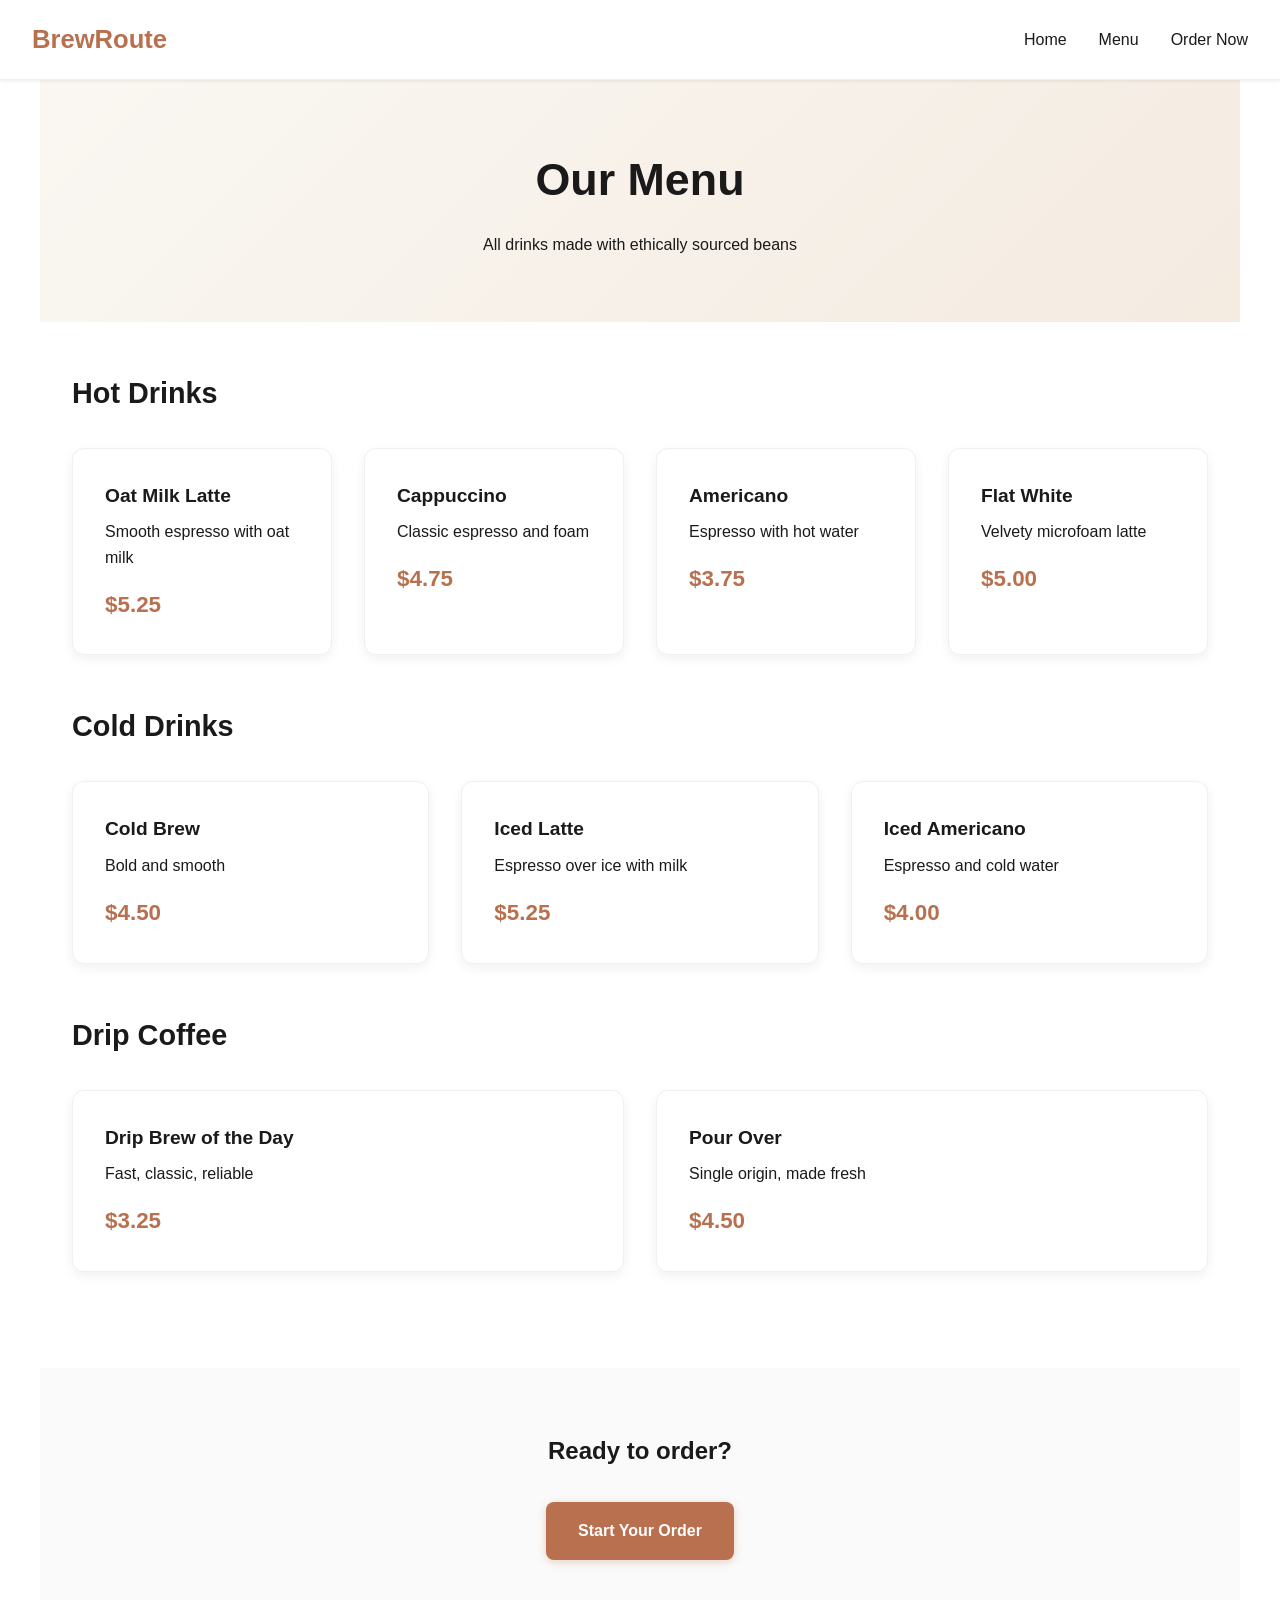
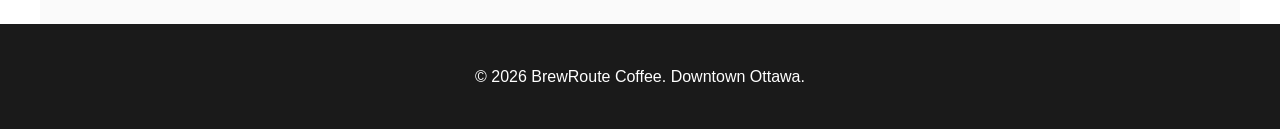
==== menu.html @ 7d9546ca "Initial commit: BrewRoute Coffee website with responsive design" ====
<!DOCTYPE html>
<html lang="en">
<head>
    <meta charset="UTF-8">
    <meta name="viewport" content="width=device-width, initial-scale=1.0">
    <title>Menu - BrewRoute Coffee</title>
    <link rel="stylesheet" href="style.css">
</head>
<body>
    <header>
        <nav>
            <div class="logo">BrewRoute</div>
            <ul class="nav-links">
                <li><a href="index.html">Home</a></li>
                <li><a href="menu.html">Menu</a></li>
                <li><a href="order.html">Order Now</a></li>
            </ul>
        </nav>
    </header>

    <main>
        <section class="menu-page-hero">
            <h1>Our Menu</h1>
            <p>All drinks made with ethically sourced beans</p>
        </section>

        <section class="full-menu">
            <div class="menu-category">
                <h2>Hot Drinks</h2>
                <div class="menu-grid">
                    <div class="menu-card">
                        <h3>Oat Milk Latte</h3>
                        <p>Smooth espresso with oat milk</p>
                        <p class="price">$5.25</p>
                    </div>
                    <div class="menu-card">
                        <h3>Cappuccino</h3>
                        <p>Classic espresso and foam</p>
                        <p class="price">$4.75</p>
                    </div>
                    <div class="menu-card">
                        <h3>Americano</h3>
                        <p>Espresso with hot water</p>
                        <p class="price">$3.75</p>
                    </div>
                    <div class="menu-card">
                        <h3>Flat White</h3>
                        <p>Velvety microfoam latte</p>
                        <p class="price">$5.00</p>
                    </div>
                </div>
            </div>

            <div class="menu-category">
                <h2>Cold Drinks</h2>
                <div class="menu-grid">
                    <div class="menu-card">
                        <h3>Cold Brew</h3>
                        <p>Bold and smooth</p>
                        <p class="price">$4.50</p>
                    </div>
                    <div class="menu-card">
                        <h3>Iced Latte</h3>
                        <p>Espresso over ice with milk</p>
                        <p class="price">$5.25</p>
                    </div>
                    <div class="menu-card">
                        <h3>Iced Americano</h3>
                        <p>Espresso and cold water</p>
                        <p class="price">$4.00</p>
                    </div>
                </div>
            </div>

            <div class="menu-category">
                <h2>Drip Coffee</h2>
                <div class="menu-grid">
                    <div class="menu-card">
                        <h3>Drip Brew of the Day</h3>
                        <p>Fast, classic, reliable</p>
                        <p class="price">$3.25</p>
                    </div>
                    <div class="menu-card">
                        <h3>Pour Over</h3>
                        <p>Single origin, made fresh</p>
                        <p class="price">$4.50</p>
                    </div>
                </div>
            </div>
        </section>

        <section class="menu-cta">
            <h2>Ready to order?</h2>
            <a href="order.html" class="btn-primary">Start Your Order</a>
        </section>
    </main>

    <footer>
        <p>&copy; 2026 BrewRoute Coffee. Downtown Ottawa.</p>
    </footer>
</body>
</html>
---- style.css ----
* {
    margin: 0;
    padding: 0;
    box-sizing: border-box;
}

body {
    font-family: -apple-system, BlinkMacSystemFont, 'Segoe UI', Arial, sans-serif;
    line-height: 1.6;
    color: #1a1a1a;
}

header {
    background-color: #ffffff;
    padding: 1.2rem 2rem;
    position: sticky;
    top: 0;
    z-index: 100;
    box-shadow: 0 1px 3px rgba(0,0,0,0.08);
    border-bottom: 1px solid #f0f0f0;
}

nav {
    display: flex;
    justify-content: space-between;
    align-items: center;
}

.logo {
    font-size: 1.6rem;
    font-weight: 700;
    color: #b8704f;
}

.nav-links {
    display: flex;
    list-style: none;
    gap: 2rem;
}

.nav-links a {
    text-decoration: none;
    color: #1a1a1a;
    font-weight: 500;
    transition: color 0.3s ease;
}

.nav-links a:hover {
    color: #b8704f;
}

main {
    max-width: 1200px;
    margin: 0 auto;
}

.hero {
    background: linear-gradient(135deg, #faf7f2 0%, #f4ebe1 100%);
    padding: 4rem 2rem;
}

.hero-content {
    display: flex;
    gap: 2rem;
    align-items: center;
}

.hero-text {
    flex: 1;
}

.location-tag {
    background-color: #f4e8d8;
    color: #5c3d2e;
    padding: 0.5rem 1rem;
    display: inline-block;
    margin-bottom: 1rem;
    border-radius: 20px;
    font-size: 0.9rem;
    font-weight: 500;
}

.hero h1 {
    font-size: 2.8rem;
    margin-bottom: 1rem;
    color: #1a1a1a;
    font-weight: 700;
    line-height: 1.2;
}

.hero-description {
    margin-bottom: 2rem;
    font-size: 1.1rem;
    color: #4a4a4a;
    line-height: 1.7;
}

.hero-buttons {
    display: flex;
    gap: 1rem;
}

.btn-primary {
    background-color: #b8704f;
    color: white;
    padding: 1rem 2rem;
    text-decoration: none;
    border-radius: 8px;
    font-weight: 600;
    border: none;
    cursor: pointer;
    box-shadow: 0 2px 8px rgba(184, 112, 79, 0.3);
    transition: all 0.3s ease;
    display: inline-block;
}

.btn-primary:hover {
    background-color: #a35f42;
    box-shadow: 0 4px 12px rgba(184, 112, 79, 0.4);
    transform: translateY(-2px);
}

.btn-secondary {
    background-color: transparent;
    color: #1a1a1a;
    padding: 1rem 2rem;
    text-decoration: none;
    border-radius: 8px;
    font-weight: 600;
    border: 2px solid #1a1a1a;
    transition: all 0.3s ease;
    display: inline-block;
}

.btn-secondary:hover {
    background-color: #1a1a1a;
    color: white;
    transform: translateY(-2px);
}

.hero-image {
    flex: 1;
}

.phone-mockup {
    background-color: #3d3d3d;
    border-radius: 40px;
    padding: 12px;
    max-width: 320px;
    margin: 0 auto;
    box-shadow: 0 20px 60px rgba(0,0,0,0.4);
    position: relative;
}

.phone-notch {
    position: absolute;
    top: 0;
    left: 50%;
    transform: translateX(-50%);
    width: 140px;
    height: 28px;
    background-color: #3d3d3d;
    border-radius: 0 0 20px 20px;
    z-index: 10;
}

.phone-screen {
    background-color: #fafafa;
    border-radius: 32px;
    padding: 3rem 1.8rem 2rem 1.8rem;
    min-height: 500px;
    display: flex;
    flex-direction: column;
    gap: 1.5rem;
}

.checkout-badge {
    background-color: #f4e8d8;
    color: #5c3d2e;
    padding: 0.6rem 1.2rem;
    border-radius: 20px;
    font-size: 0.85rem;
    font-weight: 500;
    display: inline-block;
    align-self: flex-start;
}

.checkout-badge span {
    font-weight: bold;
}

.order-details {
    flex: 1;
    display: flex;
    flex-direction: column;
    gap: 1.2rem;
}

.order-row {
    display: flex;
    justify-content: space-between;
    align-items: center;
    padding-bottom: 1rem;
    border-bottom: 1px solid #e0e0e0;
}

.order-row:last-child {
    border-bottom: none;
}

.order-row .label {
    font-weight: 600;
    color: #1a1a1a;
    font-size: 0.95rem;
}

.order-row .value {
    color: #666;
    font-size: 0.95rem;
}

.place-order-btn {
    background-color: #b8704f;
    color: white;
    padding: 1rem;
    border-radius: 12px;
    font-weight: 600;
    border: none;
    cursor: pointer;
    font-size: 1rem;
    box-shadow: 0 4px 12px rgba(184, 112, 79, 0.3);
    transition: all 0.3s ease;
}

.place-order-btn:hover {
    background-color: #a35f42;
    transform: translateY(-2px);
    box-shadow: 0 6px 16px rgba(184, 112, 79, 0.4);
}

.how-it-works {
    padding: 3rem 2rem;
    background-color: #fff;
}

.how-it-works h2 {
    color: #1a1a1a;
    font-size: 2.2rem;
    margin-bottom: 3rem;
    font-weight: 700;
    text-align: center;
}

/* using flexbox for steps */
.steps {
    display: flex;
    gap: 2rem;
    justify-content: space-around;
}

.step {
    background-color: #ffffff;
    padding: 2.5rem 2rem;
    flex: 1;
    text-align: center;
    border-radius: 12px;
    box-shadow: 0 4px 12px rgba(0,0,0,0.06);
    border: 1px solid #f0f0f0;
    transition: all 0.3s ease;
}

.step:hover {
    box-shadow: 0 8px 24px rgba(0,0,0,0.1);
    transform: translateY(-5px);
}

.step h3 {
    margin-bottom: 1rem;
    color: #b8704f;
    font-weight: 600;
    font-size: 1.2rem;
}

.menu-highlights {
    padding: 4rem 2rem;
    background-color: #fafafa;
}

.menu-highlights h2 {
    color: #1a1a1a;
    font-size: 2.2rem;
    margin-bottom: 3rem;
    font-weight: 700;
    text-align: center;
}

/* using grid for menu items */
.menu-items {
    display: grid;
    grid-template-columns: repeat(3, 1fr);
    gap: 2rem;
    margin-bottom: 2rem;
}

.menu-item {
    background-color: #ffffff;
    padding: 2.5rem 2rem;
    text-align: center;
    border-radius: 12px;
    box-shadow: 0 4px 12px rgba(0,0,0,0.06);
    border: 1px solid #f0f0f0;
    transition: all 0.3s ease;
}

.menu-item:hover {
    transform: translateY(-8px);
    box-shadow: 0 8px 24px rgba(0,0,0,0.1);
}

.menu-item h3 {
    margin-bottom: 0.5rem;
    color: #1a1a1a;
    font-weight: 600;
    font-size: 1.3rem;
}

.price {
    font-weight: 700;
    color: #b8704f;
    font-size: 1.4rem;
    margin-top: 1rem;
}

.view-menu-link {
    display: inline-block;
    margin-top: 2rem;
    color: #b8704f;
    font-weight: 600;
    text-decoration: none;
    border-bottom: 2px solid #b8704f;
    padding-bottom: 4px;
    transition: all 0.3s ease;
}

.view-menu-link:hover {
    color: #a35f42;
    border-bottom-color: #a35f42;
}

.why-brewroute {
    padding: 3rem 2rem;
    background-color: #fff;
}

.why-brewroute h2 {
    color: #1a1a1a;
    font-size: 2.2rem;
    margin-bottom: 3rem;
    font-weight: 700;
    text-align: center;
}

.why-content {
    display: flex;
    gap: 3rem;
}

.why-left {
    flex: 1;
    background-color: #ffffff;
    padding: 2.5rem;
    border-radius: 12px;
    box-shadow: 0 4px 12px rgba(0,0,0,0.06);
    border: 1px solid #f0f0f0;
}

.why-left h3 {
    margin-bottom: 1.5rem;
    color: #1a1a1a;
    font-weight: 600;
    font-size: 1.2rem;
}

.why-left ul {
    list-style: none;
    padding-left: 1rem;
}

.why-left li {
    margin-bottom: 0.8rem;
    color: #4a4a4a;
    position: relative;
    padding-left: 1.5rem;
}

.why-left li:before {
    content: '✓';
    position: absolute;
    left: 0;
    color: #b8704f;
    font-weight: bold;
}

.why-right {
    flex: 1;
    background: linear-gradient(135deg, #b8704f 0%, #a35f42 100%);
    padding: 2.5rem;
    color: white;
    border-radius: 12px;
    box-shadow: 0 4px 12px rgba(184, 112, 79, 0.3);
}

.why-right h3 {
    margin-bottom: 1.5rem;
    font-weight: 600;
    font-size: 1.2rem;
}

.order-callout {
    background-color: white;
    color: #b8704f;
    padding: 1rem;
    text-align: center;
    margin-top: 2rem;
    font-weight: 600;
    border-radius: 8px;
    cursor: pointer;
    transition: all 0.3s ease;
}

.order-callout:hover {
    background-color: #f4e8d8;
    transform: scale(1.02);
}

.testimonials {
    padding: 4rem 2rem;
    background-color: #fafafa;
}

.testimonials h2 {
    color: #1a1a1a;
    font-size: 2.2rem;
    margin-bottom: 3rem;
    font-weight: 700;
    text-align: center;
}

.testimonial-cards {
    display: flex;
    gap: 2rem;
}

.testimonial {
    background-color: #ffffff;
    padding: 2.5rem;
    flex: 1;
    border-radius: 12px;
    box-shadow: 0 4px 12px rgba(0,0,0,0.06);
    border: 1px solid #f0f0f0;
    transition: all 0.3s ease;
}

.testimonial:hover {
    box-shadow: 0 8px 24px rgba(0,0,0,0.1);
    transform: translateY(-5px);
}

.author {
    margin-top: 1.5rem;
    font-style: italic;
    color: #666;
    font-size: 0.95rem;
}

.pickup-location {
    padding: 4rem 2rem;
    background: linear-gradient(135deg, #b8704f 0%, #a35f42 100%);
    color: white;
}

.pickup-location h2 {
    color: white;
    font-size: 2.2rem;
    margin-bottom: 3rem;
    font-weight: 700;
    text-align: center;
}

.location-info {
    background-color: #ffffff;
    color: #1a1a1a;
    padding: 2.5rem;
    margin-bottom: 2rem;
    border-radius: 12px;
    box-shadow: 0 4px 12px rgba(0,0,0,0.1);
}

.location-info p {
    margin-bottom: 0.5rem;
}

.location-buttons {
    display: flex;
    gap: 1rem;
}

footer {
    background-color: #1a1a1a;
    color: white;
    text-align: center;
    padding: 2.5rem;
}

.menu-page-hero {
    background: linear-gradient(135deg, #faf7f2 0%, #f4ebe1 100%);
    padding: 4rem 2rem;
    text-align: center;
}

.menu-page-hero h1 {
    font-size: 2.8rem;
    margin-bottom: 1rem;
    font-weight: 700;
    color: #1a1a1a;
}

.full-menu {
    padding: 3rem 2rem;
}

.menu-category {
    margin-bottom: 3rem;
}

.menu-category h2 {
    color: #1a1a1a;
    font-size: 1.8rem;
    margin-bottom: 2rem;
    font-weight: 700;
}

/* grid for menu cards */
.menu-grid {
    display: grid;
    grid-template-columns: repeat(auto-fit, minmax(250px, 1fr));
    gap: 2rem;
}

.menu-card {
    background-color: #ffffff;
    padding: 2rem;
    border-radius: 12px;
    box-shadow: 0 4px 12px rgba(0,0,0,0.06);
    border: 1px solid #f0f0f0;
    transition: all 0.3s ease;
}

.menu-card:hover {
    transform: translateY(-8px);
    box-shadow: 0 8px 24px rgba(0,0,0,0.1);
}

.menu-card h3 {
    margin-bottom: 0.5rem;
    color: #1a1a1a;
    font-weight: 600;
    font-size: 1.2rem;
}

.menu-cta {
    background-color: #fafafa;
    padding: 4rem 2rem;
    text-align: center;
}

.menu-cta h2 {
    margin-bottom: 2rem;
}

.order-page {
    padding: 3rem 2rem;
    max-width: 600px;
    margin: 0 auto;
}

.order-page h1 {
    font-size: 2.8rem;
    margin-bottom: 1rem;
    text-align: center;
    font-weight: 700;
    color: #1a1a1a;
}

.order-page > p {
    text-align: center;
    margin-bottom: 2rem;
}

.order-form {
    background-color: #ffffff;
    padding: 2.5rem;
    border-radius: 12px;
    box-shadow: 0 4px 12px rgba(0,0,0,0.08);
    border: 1px solid #f0f0f0;
}

.form-group {
    margin-bottom: 1.5rem;
}

.form-group label {
    display: block;
    margin-bottom: 0.5rem;
    font-weight: 600;
    color: #1a1a1a;
}

.form-group input,
.form-group select,
.form-group textarea {
    width: 100%;
    padding: 0.75rem;
    border: 2px solid #e0e0e0;
    border-radius: 8px;
    font-size: 1rem;
    transition: border-color 0.3s ease;
}

.form-group input:focus,
.form-group select:focus,
.form-group textarea:focus {
    outline: none;
    border-color: #b8704f;
}

.order-form button {
    width: 100%;
    font-size: 1.2rem;
    margin-top: 1rem;
}

/* media queries for phones */
@media (max-width: 768px) {
    header {
        padding: 1rem;
    }
    
    .nav-links {
        gap: 1rem;
    }
    
    .hero-content {
        flex-direction: column;
    }
    
    .hero h1 {
        font-size: 2rem;
    }
    
    .hero-buttons {
        flex-direction: column;
    }
    
    .btn-primary, .btn-secondary {
        width: 100%;
        text-align: center;
    }
    
    .phone-mockup {
        max-width: 280px;
    }
    
    .phone-screen {
        padding: 2.5rem 1.5rem 1.5rem 1.5rem;
        min-height: 450px;
    }
    
    .steps {
        flex-direction: column;
    }
    
    .menu-items {
        grid-template-columns: 1fr;
    }
    
    .why-content {
        flex-direction: column;
        gap: 1.5rem;
    }
    
    .testimonial-cards {
        flex-direction: column;
    }
    
    .location-buttons {
        flex-direction: column;
    }
}

@media (max-width: 480px) {
    .logo {
        font-size: 1.2rem;
    }
    
    .nav-links {
        gap: 0.5rem;
        font-size: 0.9rem;
    }
    
    .hero {
        padding: 2rem 1rem;
    }
    
    .hero h1 {
        font-size: 1.5rem;
    }
    
    .hero-description {
        font-size: 1rem;
    }
    
    .how-it-works h2, 
    .menu-highlights h2, 
    .why-brewroute h2, 
    .testimonials h2,
    .pickup-location h2 {
        font-size: 1.5rem;
        padding: 0.75rem 1.5rem;
    }
    
    .step {
        padding: 1.5rem;
    }
    
    .menu-item, .menu-card {
        padding: 1.5rem;
    }
    
    .phone-mockup {
        max-width: 200px;
    }
    
    .phone-screen {
        padding: 1.5rem 1rem;
    }
}
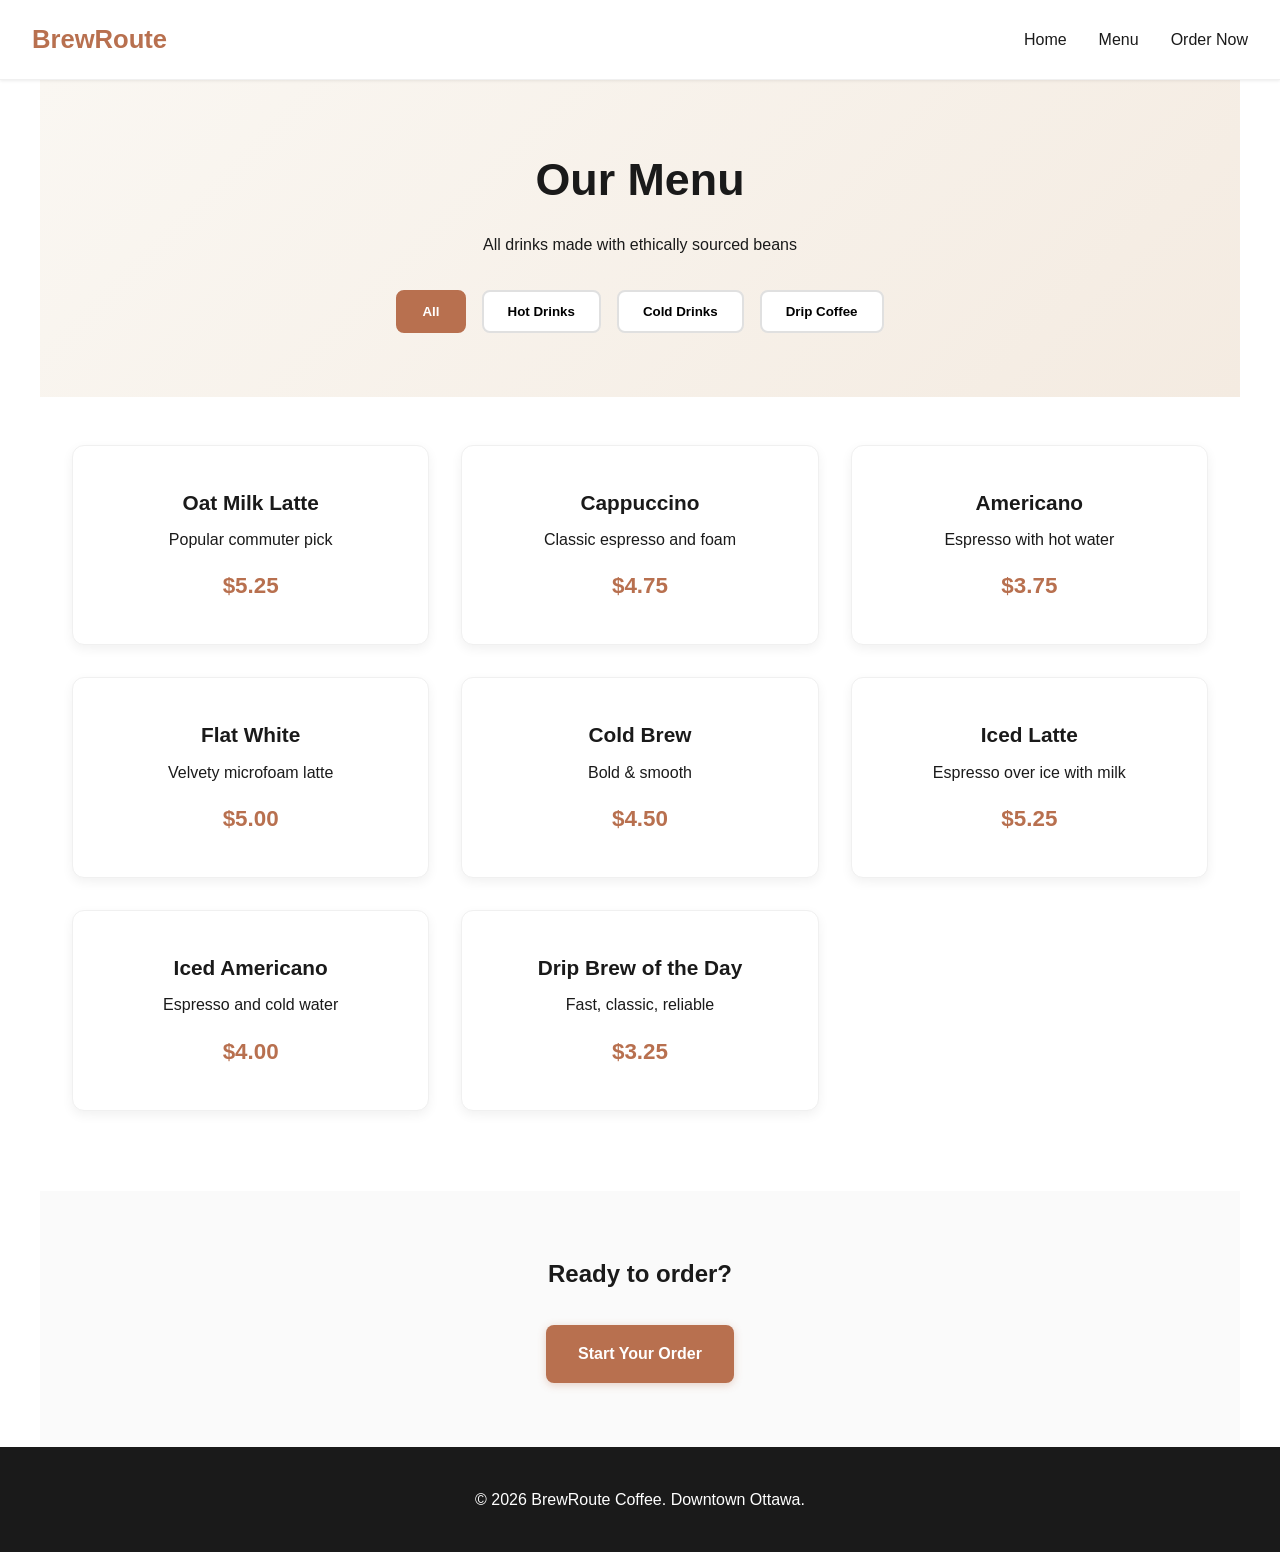
==== commit 48f16f49: "Add Assignment 3 interactive features: hamburger menu, form validation, back to top, dynamic renderi" ====
--- a/menu.html
+++ b/menu.html
@@ -10,6 +10,11 @@
     <header>
         <nav>
             <div class="logo">BrewRoute</div>
+            <button class="hamburger" aria-label="Toggle menu">
+                <span></span>
+                <span></span>
+                <span></span>
+            </button>
             <ul class="nav-links">
                 <li><a href="index.html">Home</a></li>
                 <li><a href="menu.html">Menu</a></li>
@@ -22,71 +27,16 @@
         <section class="menu-page-hero">
             <h1>Our Menu</h1>
             <p>All drinks made with ethically sourced beans</p>
+            <div class="filter-buttons">
+                <button class="filter-btn active" data-category="all">All</button>
+                <button class="filter-btn" data-category="hot">Hot Drinks</button>
+                <button class="filter-btn" data-category="cold">Cold Drinks</button>
+                <button class="filter-btn" data-category="drip">Drip Coffee</button>
+            </div>
         </section>
 
         <section class="full-menu">
-            <div class="menu-category">
-                <h2>Hot Drinks</h2>
-                <div class="menu-grid">
-                    <div class="menu-card">
-                        <h3>Oat Milk Latte</h3>
-                        <p>Smooth espresso with oat milk</p>
-                        <p class="price">$5.25</p>
-                    </div>
-                    <div class="menu-card">
-                        <h3>Cappuccino</h3>
-                        <p>Classic espresso and foam</p>
-                        <p class="price">$4.75</p>
-                    </div>
-                    <div class="menu-card">
-                        <h3>Americano</h3>
-                        <p>Espresso with hot water</p>
-                        <p class="price">$3.75</p>
-                    </div>
-                    <div class="menu-card">
-                        <h3>Flat White</h3>
-                        <p>Velvety microfoam latte</p>
-                        <p class="price">$5.00</p>
-                    </div>
-                </div>
-            </div>
-
-            <div class="menu-category">
-                <h2>Cold Drinks</h2>
-                <div class="menu-grid">
-                    <div class="menu-card">
-                        <h3>Cold Brew</h3>
-                        <p>Bold and smooth</p>
-                        <p class="price">$4.50</p>
-                    </div>
-                    <div class="menu-card">
-                        <h3>Iced Latte</h3>
-                        <p>Espresso over ice with milk</p>
-                        <p class="price">$5.25</p>
-                    </div>
-                    <div class="menu-card">
-                        <h3>Iced Americano</h3>
-                        <p>Espresso and cold water</p>
-                        <p class="price">$4.00</p>
-                    </div>
-                </div>
-            </div>
-
-            <div class="menu-category">
-                <h2>Drip Coffee</h2>
-                <div class="menu-grid">
-                    <div class="menu-card">
-                        <h3>Drip Brew of the Day</h3>
-                        <p>Fast, classic, reliable</p>
-                        <p class="price">$3.25</p>
-                    </div>
-                    <div class="menu-card">
-                        <h3>Pour Over</h3>
-                        <p>Single origin, made fresh</p>
-                        <p class="price">$4.50</p>
-                    </div>
-                </div>
-            </div>
+            <div id="menu-container" class="menu-items"></div>
         </section>
 
         <section class="menu-cta">
@@ -98,5 +48,9 @@
     <footer>
         <p>&copy; 2026 BrewRoute Coffee. Downtown Ottawa.</p>
     </footer>
+
+    <button id="back-to-top" aria-label="Back to top">↑</button>
+
+    <script src="script.js"></script>
 </body>
 </html>
--- a/style.css
+++ b/style.css
@@ -745,3 +745,264 @@
         padding: 1.5rem 1rem;
     }
 }
+
+/* hamburger menu */
+.hamburger {
+    display: none;
+    flex-direction: column;
+    background: none;
+    border: none;
+    cursor: pointer;
+    padding: 0.5rem;
+}
+
+.hamburger span {
+    width: 25px;
+    height: 3px;
+    background-color: #1a1a1a;
+    margin: 3px 0;
+    transition: 0.3s;
+}
+
+.hamburger.active span:nth-child(1) {
+    transform: rotate(-45deg) translate(-5px, 6px);
+}
+
+.hamburger.active span:nth-child(2) {
+    opacity: 0;
+}
+
+.hamburger.active span:nth-child(3) {
+    transform: rotate(45deg) translate(-5px, -6px);
+}
+
+@media (max-width: 768px) {
+    .hamburger {
+        display: flex;
+    }
+    
+    .nav-links {
+        position: fixed;
+        left: -100%;
+        top: 70px;
+        flex-direction: column;
+        background-color: #ffffff;
+        width: 100%;
+        text-align: center;
+        transition: 0.3s;
+        box-shadow: 0 10px 27px rgba(0,0,0,0.05);
+        padding: 2rem 0;
+    }
+    
+    .nav-links.active {
+        left: 0;
+    }
+    
+    .nav-links li {
+        margin: 1rem 0;
+    }
+}
+
+/* back to top button */
+#back-to-top {
+    position: fixed;
+    bottom: 30px;
+    right: 30px;
+    background-color: #b8704f;
+    color: white;
+    border: none;
+    border-radius: 50%;
+    width: 50px;
+    height: 50px;
+    font-size: 1.5rem;
+    cursor: pointer;
+    opacity: 0;
+    visibility: hidden;
+    transition: all 0.3s ease;
+    box-shadow: 0 4px 12px rgba(184, 112, 79, 0.3);
+    z-index: 999;
+}
+
+#back-to-top.show {
+    opacity: 1;
+    visibility: visible;
+}
+
+#back-to-top:hover {
+    background-color: #a35f42;
+    transform: translateY(-5px);
+}
+
+/* filter buttons */
+.filter-buttons {
+    display: flex;
+    gap: 1rem;
+    justify-content: center;
+    margin-top: 2rem;
+    flex-wrap: wrap;
+}
+
+.filter-btn {
+    padding: 0.75rem 1.5rem;
+    background-color: white;
+    border: 2px solid #e0e0e0;
+    border-radius: 8px;
+    cursor: pointer;
+    font-weight: 600;
+    transition: all 0.3s ease;
+}
+
+.filter-btn:hover {
+    border-color: #b8704f;
+    color: #b8704f;
+}
+
+.filter-btn.active {
+    background-color: #b8704f;
+    color: white;
+    border-color: #b8704f;
+}
+
+/* accordion */
+.faq-section {
+    padding: 4rem 2rem;
+    background-color: #fff;
+}
+
+.faq-section h2 {
+    color: #1a1a1a;
+    font-size: 2.2rem;
+    margin-bottom: 3rem;
+    font-weight: 700;
+    text-align: center;
+}
+
+.accordion {
+    max-width: 800px;
+    margin: 0 auto;
+}
+
+.accordion-item {
+    background-color: #ffffff;
+    border: 1px solid #f0f0f0;
+    border-radius: 12px;
+    margin-bottom: 1rem;
+    overflow: hidden;
+    box-shadow: 0 2px 8px rgba(0,0,0,0.05);
+}
+
+.accordion-header {
+    display: flex;
+    justify-content: space-between;
+    align-items: center;
+    padding: 1.5rem;
+    cursor: pointer;
+    transition: background-color 0.3s ease;
+}
+
+.accordion-header:hover {
+    background-color: #fafafa;
+}
+
+.accordion-header h3 {
+    margin: 0;
+    font-size: 1.1rem;
+    font-weight: 600;
+    color: #1a1a1a;
+}
+
+.accordion-icon {
+    font-size: 1.5rem;
+    font-weight: bold;
+    color: #b8704f;
+    transition: transform 0.3s ease;
+}
+
+.accordion-item.active .accordion-icon {
+    transform: rotate(45deg);
+}
+
+.accordion-content {
+    max-height: 0;
+    overflow: hidden;
+    transition: max-height 0.3s ease;
+}
+
+.accordion-item.active .accordion-content {
+    max-height: 200px;
+    padding: 0 1.5rem 1.5rem 1.5rem;
+}
+
+.accordion-content p {
+    margin: 0;
+    color: #4a4a4a;
+    line-height: 1.6;
+}
+
+/* form validation errors */
+.error-message {
+    color: #d32f2f;
+    font-size: 0.9rem;
+    margin-top: 0.5rem;
+}
+
+.success-message {
+    background-color: #4caf50;
+    color: white;
+    padding: 1rem;
+    border-radius: 8px;
+    margin-top: 1rem;
+    text-align: center;
+    font-weight: 600;
+}
+
+/* daily quote section */
+.daily-inspiration {
+    padding: 4rem 2rem;
+    background-color: #fafafa;
+}
+
+.daily-inspiration h2 {
+    color: #1a1a1a;
+    font-size: 2.2rem;
+    margin-bottom: 2rem;
+    font-weight: 700;
+    text-align: center;
+}
+
+#daily-quote {
+    max-width: 700px;
+    margin: 0 auto;
+    text-align: center;
+}
+
+#daily-quote blockquote {
+    background-color: white;
+    padding: 2.5rem;
+    border-radius: 12px;
+    box-shadow: 0 4px 12px rgba(0,0,0,0.06);
+    border-left: 4px solid #b8704f;
+}
+
+#daily-quote blockquote p {
+    font-size: 1.3rem;
+    font-style: italic;
+    color: #1a1a1a;
+    margin-bottom: 1rem;
+    line-height: 1.7;
+}
+
+#daily-quote blockquote footer {
+    color: #666;
+    font-size: 1rem;
+    font-style: normal;
+}
+
+#daily-quote .loading {
+    color: #666;
+    font-style: italic;
+}
+
+#daily-quote .error {
+    color: #d32f2f;
+}
